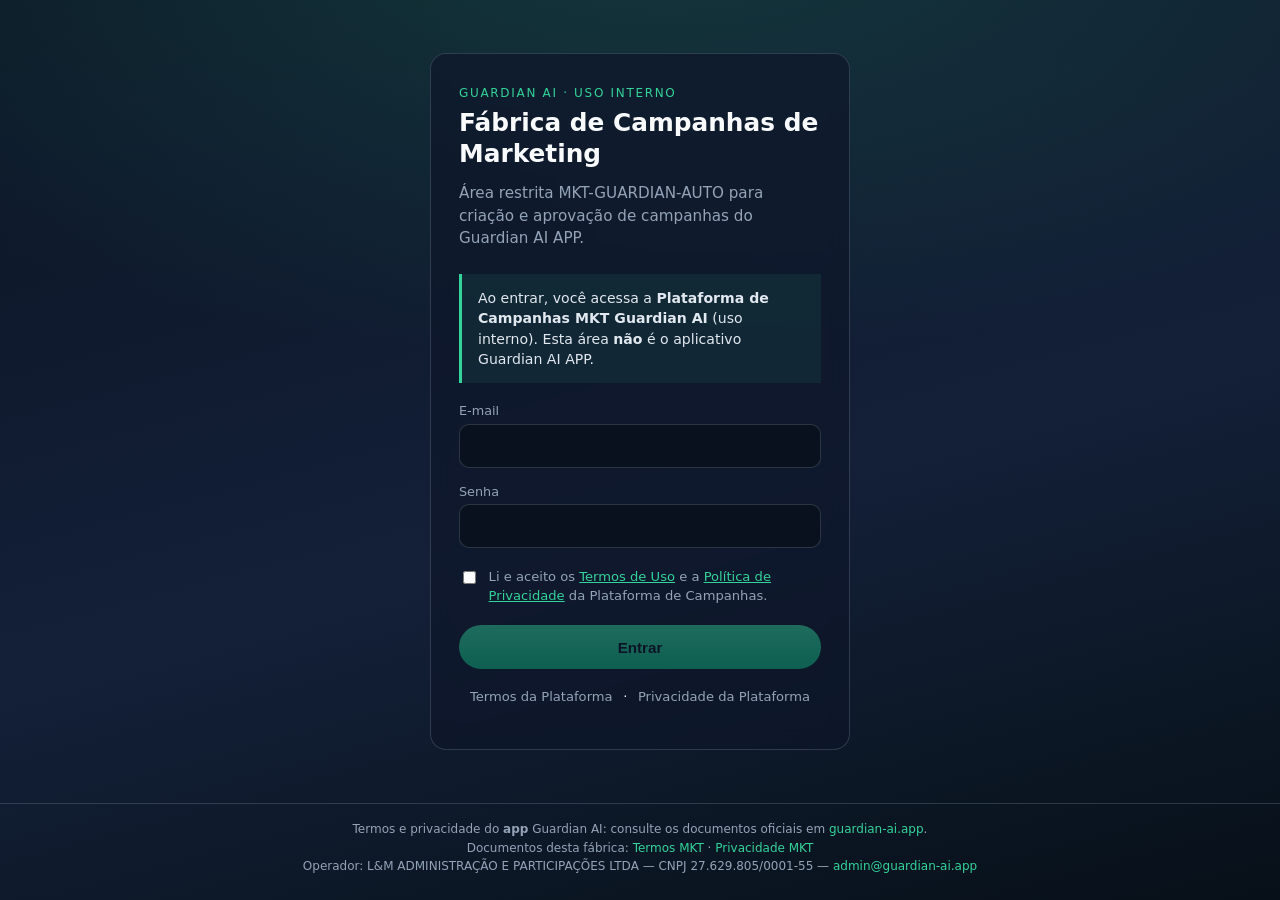
==== MKT-Guardian-AUTO/docs/web/index.html @ 312aa36d "docs: termos, privacidade e README institucional da Fabrica de Campanhas Co-authored-by: Cursor <cur" ====
<!DOCTYPE html>
<html lang="pt-BR">
<head>
  <meta charset="utf-8" />
  <meta name="viewport" content="width=device-width, initial-scale=1" />
  <title>MKT Guardian AI — Fábrica de Campanhas</title>
  <meta name="description" content="Área restrita da Fábrica de Campanhas de Marketing do Guardian AI APP. Uso interno mediante autenticação." />
  <meta name="robots" content="noindex, nofollow" />
  <style>
    :root {
      --navy: #0b1424;
      --navy-mid: #132038;
      --card: #0f172a;
      --green: #34d399;
      --green-dark: #10b981;
      --text: #f8fafc;
      --muted: #94a3b8;
      --line: rgba(148, 163, 184, 0.25);
    }
    * { box-sizing: border-box; }
    body {
      margin: 0;
      min-height: 100vh;
      font-family: "Segoe UI", system-ui, sans-serif;
      color: var(--text);
      background:
        radial-gradient(ellipse 80% 50% at 50% -10%, rgba(52, 211, 153, 0.18), transparent),
        linear-gradient(165deg, var(--navy) 0%, var(--navy-mid) 55%, #071018 100%);
      display: flex;
      flex-direction: column;
    }
    main {
      flex: 1;
      display: flex;
      align-items: center;
      justify-content: center;
      padding: 2rem 1.25rem;
    }
    .panel {
      width: min(420px, 100%);
      padding: 2rem 1.75rem;
      background: rgba(15, 23, 42, 0.72);
      border: 1px solid var(--line);
      border-radius: 16px;
      backdrop-filter: blur(10px);
    }
    .brand {
      font-size: 0.75rem;
      letter-spacing: 0.14em;
      text-transform: uppercase;
      color: var(--green);
      margin: 0 0 0.5rem;
    }
    h1 {
      margin: 0 0 0.75rem;
      font-size: 1.55rem;
      line-height: 1.25;
      font-weight: 700;
    }
    .lead {
      margin: 0 0 1.5rem;
      color: var(--muted);
      font-size: 0.95rem;
      line-height: 1.5;
    }
    .notice {
      margin: 0 0 1.25rem;
      padding: 0.85rem 1rem;
      border-left: 3px solid var(--green);
      background: rgba(52, 211, 153, 0.08);
      color: #e2e8f0;
      font-size: 0.88rem;
      line-height: 1.45;
    }
    label {
      display: block;
      font-size: 0.8rem;
      color: var(--muted);
      margin-bottom: 0.35rem;
    }
    input[type="email"],
    input[type="password"] {
      width: 100%;
      margin-bottom: 1rem;
      padding: 0.75rem 0.85rem;
      border-radius: 10px;
      border: 1px solid var(--line);
      background: rgba(7, 16, 24, 0.7);
      color: var(--text);
      font-size: 1rem;
    }
    input:focus {
      outline: 2px solid rgba(52, 211, 153, 0.45);
      border-color: var(--green);
    }
    .accept {
      display: flex;
      gap: 0.6rem;
      align-items: flex-start;
      margin: 0.25rem 0 1.25rem;
      font-size: 0.82rem;
      color: var(--muted);
      line-height: 1.4;
    }
    .accept a { color: var(--green); }
    button {
      width: 100%;
      border: 0;
      border-radius: 999px;
      padding: 0.85rem 1rem;
      background: linear-gradient(180deg, var(--green), var(--green-dark));
      color: var(--navy);
      font-weight: 700;
      font-size: 0.95rem;
      cursor: pointer;
    }
    button:disabled {
      opacity: 0.45;
      cursor: not-allowed;
    }
    .links {
      margin-top: 1.25rem;
      text-align: center;
      font-size: 0.82rem;
    }
    .links a {
      color: var(--muted);
      text-decoration: none;
      margin: 0 0.4rem;
    }
    .links a:hover { color: var(--green); }
    footer {
      padding: 1rem 1.25rem 1.5rem;
      text-align: center;
      font-size: 0.75rem;
      color: var(--muted);
      line-height: 1.55;
      border-top: 1px solid var(--line);
    }
    footer a { color: var(--green); text-decoration: none; }
  </style>
</head>
<body>
  <main>
    <section class="panel" aria-labelledby="titulo-login">
      <p class="brand">Guardian AI · Uso interno</p>
      <h1 id="titulo-login">Fábrica de Campanhas de Marketing</h1>
      <p class="lead">Área restrita MKT-GUARDIAN-AUTO para criação e aprovação de campanhas do Guardian AI APP.</p>

      <p class="notice">
        Ao entrar, você acessa a <strong>Plataforma de Campanhas MKT Guardian AI</strong> (uso interno).
        Esta área <strong>não</strong> é o aplicativo Guardian AI APP.
      </p>

      <!-- Substitua action pelo endpoint real de autenticação do site -->
      <form method="post" action="#" id="form-login">
        <label for="email">E-mail</label>
        <input id="email" name="email" type="email" autocomplete="username" required />

        <label for="senha">Senha</label>
        <input id="senha" name="senha" type="password" autocomplete="current-password" required />

        <label class="accept">
          <input type="checkbox" id="aceite" name="aceite" required />
          <span>
            Li e aceito os
            <a href="./termos_mkt.html">Termos de Uso</a>
            e a
            <a href="./privacidade_mkt.html">Política de Privacidade</a>
            da Plataforma de Campanhas.
          </span>
        </label>

        <button type="submit" id="btn-entrar" disabled>Entrar</button>
      </form>

      <p class="links">
        <a href="./termos_mkt.html">Termos da Plataforma</a>
        ·
        <a href="./privacidade_mkt.html">Privacidade da Plataforma</a>
      </p>
    </section>
  </main>

  <footer>
    Termos e privacidade do <strong>app</strong> Guardian AI: consulte os documentos oficiais em
    <a href="https://guardian-ai.app">guardian-ai.app</a>.<br />
    Documentos desta fábrica:
    <a href="./termos_mkt.html">Termos MKT</a> ·
    <a href="./privacidade_mkt.html">Privacidade MKT</a><br />
    Operador: L&amp;M ADMINISTRAÇÃO E PARTICIPAÇÕES LTDA — CNPJ 27.629.805/0001-55 —
    <a href="mailto:admin@guardian-ai.app">admin@guardian-ai.app</a>
  </footer>

  <script>
    const aceite = document.getElementById("aceite");
    const btn = document.getElementById("btn-entrar");
    aceite.addEventListener("change", () => {
      btn.disabled = !aceite.checked;
    });
  </script>
</body>
</html>
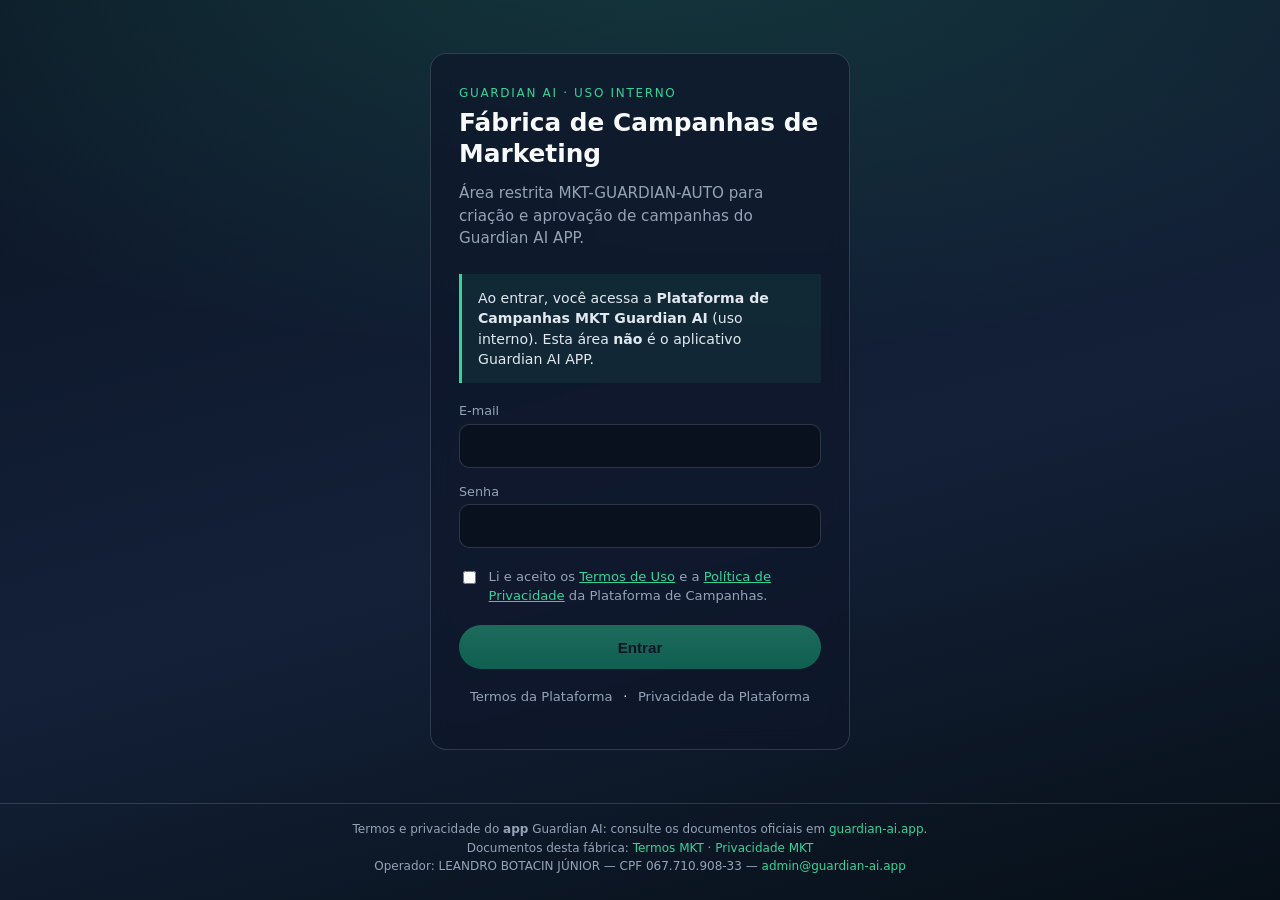
==== commit bbcc4c7b: "docs: atualiza Operador/Controlador para LEANDRO BOTACIN JÚNIOR Somente identificação do responsável" ====
--- a/MKT-Guardian-AUTO/docs/web/index.html
+++ b/MKT-Guardian-AUTO/docs/web/index.html
@@ -188,7 +188,7 @@
     Documentos desta fábrica:
     <a href="./termos_mkt.html">Termos MKT</a> ·
     <a href="./privacidade_mkt.html">Privacidade MKT</a><br />
-    Operador: L&amp;M ADMINISTRAÇÃO E PARTICIPAÇÕES LTDA — CNPJ 27.629.805/0001-55 —
+    Operador: LEANDRO BOTACIN JÚNIOR — CPF 067.710.908-33 —
     <a href="mailto:admin@guardian-ai.app">admin@guardian-ai.app</a>
   </footer>
 
